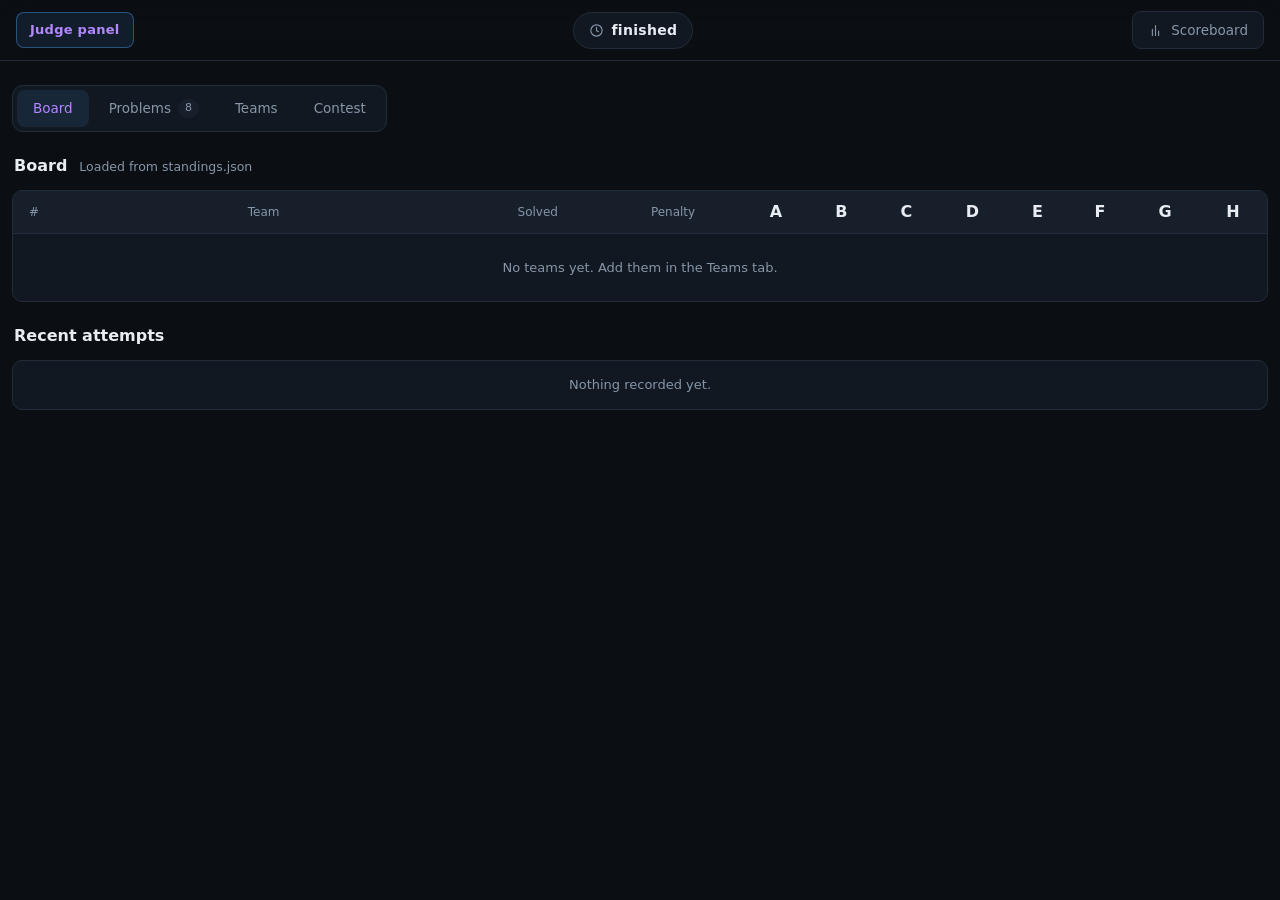
==== docs/judge-mmi4favf.html @ 157ce324 "Contest site" ====
<!DOCTYPE html>
<html lang="en">
<head>
  <meta charset="utf-8">
  <meta name="viewport" content="width=device-width, initial-scale=1">
  <meta name="robots" content="noindex">
  <title>Judge panel</title>
  <link rel="stylesheet" href="assets/style.css">
</head>
<body class="judge">

  <header class="navbar">
    <span class="judge-badge">Judge panel</span>

    <div class="nav-clock">
      <svg viewBox="0 0 24 24" aria-hidden="true">
        <circle cx="12" cy="12" r="9"/><path d="M12 7v5l3 2"/>
      </svg>
      <span class="num" id="clock">--:--:--</span>
    </div>

    <a class="nav-btn" href="board.html" target="_blank" rel="noopener">
      <svg viewBox="0 0 24 24" aria-hidden="true">
        <path d="M7 20V10M12 20V4M17 20v-7"/>
      </svg>
      <span>Scoreboard</span>
    </a>
  </header>

  <main class="wrap wrap-wide">

    <nav class="tabs" role="tablist">
      <button class="tab" role="tab" data-tab="board" aria-selected="true">Board</button>
      <button class="tab" role="tab" data-tab="problems" aria-selected="false">
        Problems <span class="tab-count" id="probCount"></span>
      </button>
      <button class="tab" role="tab" data-tab="teams" aria-selected="false">
        Teams <span class="tab-count" id="teamCount"></span>
      </button>
      <button class="tab" role="tab" data-tab="contest" aria-selected="false">Contest</button>
    </nav>

    <!-- ═════════ BOARD ═════════ -->
    <div data-panel="board">
      <section class="panel">
        <div class="panel-head">
          <h2>Board</h2>
          <span class="panel-sub" id="source"></span>
        </div>
        <div class="board-scroll">
          <table class="board grid" id="grid"></table>
        </div>
      </section>

      <section class="panel">
        <div class="panel-head">
          <h2>Recent attempts</h2>
          <span class="panel-sub" id="logCount"></span>
        </div>
        <div class="log" id="log"></div>
      </section>
    </div>

    <!-- ═════════ PROBLEMS ═════════ -->
    <div data-panel="problems" hidden>
      <div class="pgrid">

        <aside class="prob-side">
          <div class="prob-count">
            <button type="button" class="icon-btn" id="probMinus" aria-label="Remove the last problem">
              <svg viewBox="0 0 24 24"><path d="M6 12h12"/></svg>
            </button>
            <span><b class="num" id="probN">0</b> problems</span>
            <button type="button" class="icon-btn" id="probPlus" aria-label="Add a problem at the end">
              <svg viewBox="0 0 24 24"><path d="M12 6v12M6 12h12"/></svg>
            </button>
          </div>
          <div class="prob-list" id="probList"></div>
        </aside>

        <section class="prob-editor">
          <div class="card" id="probEmpty">
            <div class="empty-line">Pick a problem on the left, or add one.</div>
          </div>

          <div id="probForm" hidden>
            <div class="card">
              <div class="pe-head">
                <div class="pe-nav">
                  <button type="button" class="icon-btn" id="probPrev" aria-label="Previous problem">
                    <svg viewBox="0 0 24 24"><path d="M15 6l-6 6 6 6"/></svg>
                  </button>
                  <span class="pe-letter" id="peLetter">A</span>
                  <button type="button" class="icon-btn" id="probNext" aria-label="Next problem">
                    <svg viewBox="0 0 24 24"><path d="M9 6l6 6-6 6"/></svg>
                  </button>
                </div>
                <label class="field pe-name">
                  <span>Name</span>
                  <input type="text" id="pName" autocomplete="off">
                </label>
              </div>

              <div class="form-row form-row-3">
                <label class="field">
                  <span>Time limit (s)</span>
                  <input type="number" id="pTL" min="0.1" step="0.5">
                </label>
                <label class="field">
                  <span>Memory limit (MB)</span>
                  <input type="number" id="pML" min="16" step="64">
                </label>
                <label class="check-row speed-row">
                  <input type="checkbox" id="pSpeed">
                  <span><b>⚡ Speed problem</b> — only the first team to solve it gets it</span>
                </label>
              </div>

              <label class="field">
                <span>Statement</span>
                <textarea id="pLegend" rows="6"></textarea>
              </label>
              <p class="syntax">
                <code>**n**</code> bold · <code>a_i</code> subscript · <code>10^5</code> power ·
                <code>&lt;=</code> ≤ · <code>2*10^5</code> 2·10⁵ · <code>`x`</code> code ·
                empty line = new paragraph
              </p>

              <label class="field">
                <span>Input</span>
                <textarea id="pInput" rows="4"></textarea>
              </label>

              <label class="field">
                <span>Output</span>
                <textarea id="pOutput" rows="3"></textarea>
              </label>

              <div class="field">
                <span>Examples</span>
                <div id="samplesEdit"></div>
                <button class="btn ghost small" id="addSample" type="button">Add example</button>
              </div>

              <label class="field">
                <span>Notes</span>
                <textarea id="pNotes" rows="4"></textarea>
              </label>

              <div class="field">
                <span>Images</span>
                <div id="figuresEdit"></div>
                <button class="btn ghost small" id="addFigure" type="button">Add image</button>
                <input type="file" id="figureFile" accept="image/png,image/jpeg,image/gif,image/webp,image/svg+xml" hidden>
                <p class="syntax" style="margin-top:10px">
                  Put <code>[figure 1]</code> on a line of its own in any box above to show image 1 there.
                  Images stay hidden with the statement until you reveal the problems.
                </p>
              </div>
            </div>

            <div class="form-actions">
              <span class="form-msg" id="probMsg"></span>
            </div>
          </div>
        </section>

        <section class="prob-preview">
          <div class="preview-label">Preview — what students will see</div>
          <div class="preview-box">
            <div class="statement" id="preview"></div>
          </div>
        </section>

      </div>
    </div>

    <!-- ═════════ TEAMS ═════════ -->
    <div data-panel="teams" hidden>
      <section class="panel">
        <div class="panel-head">
          <h2 id="formTitle">Add a team</h2>
        </div>
        <div class="card" id="teamCard">
          <label class="field">
            <span>Team name</span>
            <input type="text" id="tName" placeholder="Segfault" autocomplete="off">
          </label>
          <div class="members-grid" id="memberInputs"></div>
          <div class="form-actions">
            <button class="btn" id="saveTeam">Add team</button>
            <button class="btn ghost" id="cancelEdit" hidden>Cancel</button>
            <span class="form-msg" id="teamMsg"></span>
          </div>
        </div>
      </section>

      <section class="panel">
        <div class="panel-head">
          <h2>Teams</h2>
          <span class="panel-sub" id="teamSub"></span>
        </div>
        <div class="team-list" id="teamList"></div>
      </section>
    </div>

    <!-- ═════════ CONTEST ═════════ -->
    <div data-panel="contest" hidden>
      <section class="panel">
        <div class="panel-head">
          <h2>Contest</h2>
          <span class="panel-sub" id="savedNote"></span>
        </div>
        <div class="card">
          <label class="field">
            <span>Title shown to students</span>
            <input type="text" id="cTitle" autocomplete="off">
          </label>
          <div class="form-row">
            <label class="field">
              <span>Starts at (your local time)</span>
              <input type="datetime-local" id="cStart">
            </label>
            <label class="field">
              <span>Length in minutes</span>
              <input type="number" id="cDuration" min="1">
            </label>
            <label class="field">
              <span>Penalty per rejected attempt</span>
              <input type="number" id="cPenalty" min="0">
            </label>
          </div>
          <label class="field">
            <span>Submission endpoint (Cloudflare Worker URL)</span>
            <input type="text" id="cSubmit" autocomplete="off" spellcheck="false">
          </label>
        </div>
      </section>

      <section class="panel">
        <div class="panel-head">
          <h2>Visibility</h2>
        </div>
        <div class="card">
          <label class="switch-row">
            <input type="checkbox" id="cReveal">
            <span class="switch" aria-hidden="true"></span>
            <span class="switch-text">
              <b>Show the problems to students</b>
              <small id="revealHint"></small>
            </span>
          </label>
        </div>
      </section>

      <section class="panel">
        <div class="panel-head">
          <h2>End of contest</h2>
        </div>
        <div class="card">
          <label class="switch-row">
            <input type="checkbox" id="cClosed">
            <span class="switch" aria-hidden="true"></span>
            <span class="switch-text">
              <b>Close the site</b>
              <small id="closedHint"></small>
            </span>
          </label>

          <div class="closed-options">
            <label class="field">
              <span>Message on the closing page</span>
              <textarea id="cClosedMsg" rows="3"
                placeholder="Thank you to every team that took part. See you in the next round."></textarea>
            </label>
            <label class="check-row">
              <input type="checkbox" id="cPodium">
              <span>Show the top three teams on the closing page</span>
            </label>
          </div>
        </div>
      </section>

      <section class="panel">
        <div class="panel-head">
          <h2>Files</h2>
          <span class="panel-sub" id="fileNote"></span>
        </div>
        <div class="card">
          <div class="danger-row">
            <div><b>Download a backup</b><span>Everything: problems with full statements, teams, attempts. Keep it private.</span></div>
            <button class="btn ghost small" id="exportBackup">Download backup</button>
          </div>
          <div class="danger-row">
            <div><b>Download standings.json for the site</b><span>What students may see right now. Statements are left out while the problems are hidden.</span></div>
            <button class="btn ghost small" id="exportSite">Download for site</button>
          </div>
          <div class="danger-row">
            <div><b>Import a file</b><span>A backup replaces everything. A problem pack replaces the problems only.</span></div>
            <button class="btn ghost small" id="importBtn">Import…</button>
            <input type="file" id="importFile" accept=".json,application/json" hidden>
          </div>
        </div>
      </section>

      <section class="panel">
        <div class="panel-head">
          <h2>Reset</h2>
          <span class="panel-sub">These only touch this browser until you publish.</span>
        </div>
        <div class="card">
          <div class="danger-row">
            <div><b>Clear all attempts</b><span>Keeps teams and problems. Use this after a dry run.</span></div>
            <button class="btn danger small" id="clearAttempts">Clear attempts</button>
          </div>
          <div class="danger-row">
            <div><b>Start fresh</b><span>Removes every team and every attempt. Problems and settings stay.</span></div>
            <button class="btn danger small" id="clearAll">Start fresh</button>
          </div>
          <div class="danger-row">
            <div><b>Reload from standings.json</b><span>Throws away this browser's copy and reads the file again.</span></div>
            <button class="btn ghost small" id="reloadFile">Reload file</button>
          </div>
        </div>
      </section>
    </div>

  </main>

  <!-- verdict dialog -->
  <dialog class="dlg" id="dlg">
    <form method="dialog">
      <div class="dlg-head">
        <div>
          <div class="dlg-title" id="dlgTitle"></div>
          <div class="dlg-sub" id="dlgSub"></div>
        </div>
        <button class="dlg-x" value="close" aria-label="Close">
          <svg viewBox="0 0 24 24" aria-hidden="true"><path d="M6 6l12 12M18 6L6 18"/></svg>
        </button>
      </div>
      <div class="dlg-body">
        <label class="field">
          <span>Submitted at minute</span>
          <input type="number" id="dlgMinute" min="0">
        </label>
        <p class="dlg-hint" id="dlgHint"></p>
        <div class="verdicts">
          <button type="button" class="v ac"      data-v="AC"><b>Accepted</b><kbd>A</kbd></button>
          <button type="button" class="v wa"      data-v="WA"><b>Wrong answer</b><kbd>W</kbd></button>
          <button type="button" class="v tle"     data-v="TLE"><b>Too slow</b><kbd>T</kbd></button>
          <button type="button" class="v pending" data-v="PENDING"><b>Judging</b><kbd>P</kbd></button>
        </div>
        <div class="dlg-history" id="dlgHistory"></div>
      </div>
    </form>
  </dialog>

  <script src="assets/scoring.js"></script>
  <script src="assets/statement.js"></script>
  <script>
    const KEY = "judge-state-v1";
    const MEMBERS = 5;
    const LABEL = { AC: "Accepted", WA: "Wrong answer", TLE: "Too slow", PENDING: "Judging" };
    const KEYS  = { KeyA: "AC", KeyW: "WA", KeyT: "TLE", KeyP: "PENDING" };
    const $ = id => document.getElementById(id);

    let S = null;          // the whole contest
    let cur = null;        // open verdict cell: { team, problem }
    let editingId = null;  // team being edited
    let selProb = null;    // problem open in the editor

    /* ═══════════ load & save ═══════════ */
    async function init() {
      const saved = localStorage.getItem(KEY);
      if (saved) {
        S = JSON.parse(saved);
        $("source").textContent = "Loaded from this browser";
      } else {
        const res = await fetch("data/standings.json?t=" + Date.now(), { cache: "no-store" });
        S = await res.json();
        $("source").textContent = "Loaded from standings.json";
      }
      normalise();
      save();

      buildMemberInputs();
      fillContest();
      if (S.problems.length) selectProblem(S.problems[0].id);
      redraw();
      tick();
    }

    // older data may lack the newer problem fields
    function normalise() {
      if (S.contest.revealed == null) S.contest.revealed = false;
      if (S.contest.closed == null) S.contest.closed = false;
      if (S.contest.closedMessage == null) S.contest.closedMessage = "";
      if (S.contest.showPodium == null) S.contest.showPodium = true;
      S.problems.forEach(p => {
        if (p.memoryLimit == null) p.memoryLimit = 256;
        if (p.timeLimit == null) p.timeLimit = 1;
        ["legend", "input", "output", "notes"].forEach(k => { if (p[k] == null) p[k] = ""; });
        if (!Array.isArray(p.samples) || !p.samples.length) p.samples = [{ input: "", output: "" }];
        if (!Array.isArray(p.figures)) p.figures = [];
      });
      S.problems.sort((a, b) => a.id.localeCompare(b.id));
    }

    function save() {
      localStorage.setItem(KEY, JSON.stringify(S));
    }

    function redraw() {
      drawGrid();
      drawLog();
      drawTeams();
      drawProblemList();
      if ($("dlg").open) drawHistory();
    }

    /* ═══════════ tabs ═══════════ */
    document.querySelectorAll(".tab").forEach(b =>
      b.addEventListener("click", () => showTab(b.dataset.tab)));

    function showTab(name) {
      document.querySelectorAll(".tab").forEach(b =>
        b.setAttribute("aria-selected", b.dataset.tab === name));
      document.querySelectorAll("[data-panel]").forEach(p =>
        p.hidden = p.dataset.panel !== name);
    }

    /* ═══════════ BOARD: grid ═══════════ */
    function drawGrid() {
      const board = buildBoard(S);

      let h = '<thead><tr><th class="rank">#</th><th class="team">Team</th>' +
              '<th>Solved</th><th>Penalty</th>';
      S.problems.forEach(p => {
        h += '<th><span class="plet">' + p.id + '</span>' +
             (p.speed ? '<span class="psub speed">⚡ first</span>' : '') + '</th>';
      });
      h += '</tr></thead><tbody>';

      if (!S.teams.length) {
        h += '<tr><td colspan="' + (4 + S.problems.length) + '">' +
             '<div class="empty-line">No teams yet. Add them in the Teams tab.</div></td></tr>';
      }

      board.rows.forEach(r => {
        h += '<tr><td class="rank num">' + r.rank + '</td>' +
             '<td class="team"><div class="team-name">' + esc(r.team.name) + '</div></td>' +
             '<td class="pts num">' + r.solved + '</td>' +
             '<td class="pen num">' + r.penalty + '</td>';
        S.problems.forEach(p => {
          h += '<td class="cell" data-team="' + r.team.id + '" data-problem="' + p.id + '">' +
               box(board.cells[r.team.id][p.id]) + '</td>';
        });
        h += '</tr>';
      });

      $("grid").innerHTML = h + '</tbody>';
    }

    function box(c) {
      return verdictBox(c, "·");
    }

    $("grid").addEventListener("click", e => {
      const td = e.target.closest("td.cell");
      if (td) openCell(td.dataset.team, td.dataset.problem);
    });

    /* ═══════════ BOARD: verdict dialog ═══════════ */
    function openCell(teamId, problemId) {
      cur = { team: teamId, problem: problemId };
      const team = S.teams.find(t => t.id === teamId);
      const prob = S.problems.find(p => p.id === problemId);

      $("dlgTitle").textContent = team.name;
      $("dlgSub").textContent = problemId + " · " + (prob.name || "Untitled");

      const p = lastPendingIndex();
      if (p >= 0) {
        $("dlgMinute").value = S.submissions[p].minute;
        $("dlgHint").textContent =
          "Waiting for your verdict on the submission from minute " + S.submissions[p].minute + ".";
      } else {
        $("dlgMinute").value = currentMinute();
        $("dlgHint").textContent = "New attempt.";
      }

      drawHistory();
      $("dlg").showModal();
    }

    function currentMinute() {
      if (!S.contest.start) return 0;
      const m = Math.floor((Date.now() - new Date(S.contest.start).getTime()) / 60000);
      return Math.max(0, Math.min(m, S.contest.durationMinutes));
    }

    function lastPendingIndex() {
      for (let i = S.submissions.length - 1; i >= 0; i--) {
        const s = S.submissions[i];
        if (s.team === cur.team && s.problem === cur.problem && s.verdict === "PENDING") return i;
      }
      return -1;
    }

    function record(verdict) {
      const minute = parseInt($("dlgMinute").value, 10);
      if (isNaN(minute) || minute < 0) { $("dlgMinute").focus(); return; }

      const p = lastPendingIndex();
      if (verdict !== "PENDING" && p >= 0) {
        S.submissions[p].verdict = verdict;
        S.submissions[p].minute = minute;
      } else {
        S.submissions.push({ team: cur.team, problem: cur.problem, minute, verdict });
      }
      save();
      redraw();
      $("dlg").close();
    }

    document.querySelectorAll(".verdicts .v").forEach(b =>
      b.addEventListener("click", () => record(b.dataset.v)));

    $("dlg").addEventListener("keydown", e => {
      if (e.ctrlKey || e.metaKey || e.altKey) return;
      const v = KEYS[e.code];
      if (v) { e.preventDefault(); record(v); }
    });

    function drawHistory() {
      const items = S.submissions
        .map((s, i) => ({ s, i }))
        .filter(x => x.s.team === cur.team && x.s.problem === cur.problem)
        .sort((a, b) => a.s.minute - b.s.minute);

      $("dlgHistory").innerHTML = items.length
        ? '<div class="hist-title">History</div>' + items.map(({ s, i }) => attemptRow(s, i, false)).join("")
        : '<div class="empty-line">No attempts yet.</div>';
    }

    /* ═══════════ BOARD: recent attempts ═══════════ */
    function drawLog() {
      const n = S.submissions.length;
      $("logCount").textContent = n ? n + (n === 1 ? " attempt" : " attempts") : "";
      $("log").innerHTML = n
        ? S.submissions.map((s, i) => ({ s, i })).reverse().slice(0, 15)
            .map(({ s, i }) => attemptRow(s, i, true)).join("")
        : '<div class="empty-line">Nothing recorded yet.</div>';
    }

    function attemptRow(s, i, withTeam) {
      const team = S.teams.find(t => t.id === s.team);
      const who = withTeam
        ? '<span class="lr-team">' + esc(team ? team.name : "?") + '</span>' +
          '<span class="lr-prob">' + s.problem + '</span>'
        : '';
      return '<div class="lr">' +
        '<span class="lr-min num">' + s.minute + '′</span>' + who +
        '<span class="chip ' + s.verdict.toLowerCase() + '">' + LABEL[s.verdict] + '</span>' +
        '<button type="button" class="lr-del" data-i="' + i + '" aria-label="Remove">' +
        '<svg viewBox="0 0 24 24" aria-hidden="true"><path d="M6 6l12 12M18 6L6 18"/></svg>' +
        '</button></div>';
    }

    document.addEventListener("click", e => {
      const b = e.target.closest(".lr-del");
      if (!b) return;
      S.submissions.splice(parseInt(b.dataset.i, 10), 1);
      save();
      redraw();
    });

    /* ═══════════ PROBLEMS ═══════════ */
    function drawProblemList() {
      $("probCount").textContent = S.problems.length || "";
      $("probList").innerHTML = S.problems.length
        ? S.problems.map(p =>
            '<button class="prob-item" data-pid="' + p.id + '" aria-current="' + (p.id === selProb) + '">' +
              '<span class="pi-id">' + p.id + '</span>' +
              '<span class="pi-name">' + esc(p.name || "Untitled") + '</span>' +
              '<span class="pi-dot' + (hasStatement(p) ? ' on' : '') + '" title="' +
                (hasStatement(p) ? 'Statement written' : 'Statement missing') + '"></span>' +
            '</button>').join("")
        : '<div class="empty-line">No problems yet.</div>';
      $("probN").textContent = S.problems.length;
      $("probMinus").disabled = S.problems.length <= 1;
      $("probPlus").disabled = S.problems.length >= 26;
    }

    $("probList").addEventListener("click", e => {
      const b = e.target.closest(".prob-item");
      if (b) selectProblem(b.dataset.pid);
    });

    function selProblem() {
      return S.problems.find(p => p.id === selProb);
    }

    function selectProblem(id) {
      selProb = id;
      const p = selProblem();
      $("probEmpty").hidden = !!p;
      $("probForm").hidden = !p;
      if (!p) { $("preview").innerHTML = ""; drawProblemList(); return; }

      $("peLetter").textContent = p.id;
      const idx = S.problems.indexOf(p);
      $("probPrev").disabled = idx <= 0;
      $("probNext").disabled = idx >= S.problems.length - 1;
      $("pName").value = p.name || "";
      $("pSpeed").checked = !!p.speed;
      $("pTL").value = p.timeLimit;
      $("pML").value = p.memoryLimit;
      $("pLegend").value = p.legend;
      $("pInput").value = p.input;
      $("pOutput").value = p.output;
      $("pNotes").value = p.notes;
      $("probMsg").textContent = "";
      drawSamples();
      drawFigures();
      drawPreview();
      drawProblemList();
    }

    const probFields = {
      pName:   (p, v) => p.name = v,
      pTL:     (p, v) => p.timeLimit = Math.max(0.1, parseFloat(v) || 1),
      pML:     (p, v) => p.memoryLimit = Math.max(16, parseInt(v, 10) || 256),
      pLegend: (p, v) => p.legend = v,
      pInput:  (p, v) => p.input = v,
      pOutput: (p, v) => p.output = v,
      pNotes:  (p, v) => p.notes = v
    };

    Object.keys(probFields).forEach(id =>
      $(id).addEventListener("input", e => {
        const p = selProblem();
        if (!p) return;
        probFields[id](p, e.target.value);
        problemChanged();
      }));

    // only one problem can be the speed problem
    $("pSpeed").addEventListener("change", e => {
      const p = selProblem();
      if (!p) return;
      if (e.target.checked) S.problems.forEach(q => { if (q !== p) delete q.speed; });
      if (e.target.checked) p.speed = true; else delete p.speed;
      problemChanged();
    });

    function problemChanged() {
      save();
      drawPreview();
      drawProblemList();
      drawGrid();
      const t = new Date().toLocaleTimeString([], { hour: "2-digit", minute: "2-digit", second: "2-digit" });
      $("probMsg").className = "form-msg ok";
      $("probMsg").textContent = "✓ All changes saved in this browser · " + t;
    }

    function drawPreview() {
      const p = selProblem();
      $("preview").innerHTML = p ? renderStatement(p) : "";
    }

    function drawSamples() {
      const p = selProblem();
      $("samplesEdit").innerHTML = p.samples.map((s, i) =>
        '<div class="sample-edit">' +
          '<div class="se-head"><span>Example ' + (i + 1) + '</span>' +
            (p.samples.length > 1
              ? '<button type="button" class="icon-btn del" data-rm-sample="' + i + '" aria-label="Remove example">' +
                '<svg viewBox="0 0 24 24"><path d="M6 6l12 12M18 6L6 18"/></svg></button>'
              : '') +
          '</div>' +
          '<div class="se-cols">' +
            '<textarea class="mono" rows="4" placeholder="input" data-sample="' + i + '" data-side="input">' +
              esc(s.input) + '</textarea>' +
            '<textarea class="mono" rows="4" placeholder="output" data-sample="' + i + '" data-side="output">' +
              esc(s.output) + '</textarea>' +
          '</div>' +
        '</div>').join("");
    }

    $("samplesEdit").addEventListener("input", e => {
      const ta = e.target.closest("textarea[data-sample]");
      if (!ta) return;
      selProblem().samples[+ta.dataset.sample][ta.dataset.side] = ta.value;
      problemChanged();
    });

    $("samplesEdit").addEventListener("click", e => {
      const b = e.target.closest("[data-rm-sample]");
      if (!b) return;
      selProblem().samples.splice(+b.dataset.rmSample, 1);
      drawSamples();
      problemChanged();
    });

    /* ── images ── */
    function drawFigures() {
      const p = selProblem();
      $("figuresEdit").innerHTML = p.figures.map((f, i) =>
        '<div class="fig-edit">' +
          '<img src="' + f.src + '" alt="">' +
          '<div class="fig-main">' +
            '<div class="fig-tag"><code>[figure ' + (i + 1) + ']</code>' +
              '<span class="fig-size">' + Math.round(f.src.length * 0.75 / 1024) + ' KB</span></div>' +
            '<input type="text" class="fig-cap" data-fig="' + i + '" placeholder="Caption (optional)" value="' +
              esc(f.caption || "") + '">' +
          '</div>' +
          '<button type="button" class="icon-btn del" data-rm-fig="' + i + '" aria-label="Remove image ' + (i + 1) + '">' +
            '<svg viewBox="0 0 24 24"><path d="M6 6l12 12M18 6L6 18"/></svg></button>' +
        '</div>').join("");
    }

    $("addFigure").addEventListener("click", () => $("figureFile").click());

    $("figureFile").addEventListener("change", e => {
      const file = e.target.files[0];
      e.target.value = "";
      if (!file) return;
      if (file.size > 400 * 1024 &&
          !confirm("This image is " + Math.round(file.size / 1024) + " KB. Big images make the site slow " +
                   "for students on phones. Add it anyway?")) return;
      const reader = new FileReader();
      reader.onload = () => {
        const p = selProblem();
        p.figures.push({ src: reader.result, caption: "" });
        drawFigures();
        problemChanged();
      };
      reader.readAsDataURL(file);
    });

    $("figuresEdit").addEventListener("input", e => {
      const inp = e.target.closest(".fig-cap");
      if (!inp) return;
      selProblem().figures[+inp.dataset.fig].caption = inp.value;
      problemChanged();
    });

    $("figuresEdit").addEventListener("click", e => {
      const b = e.target.closest("[data-rm-fig]");
      if (!b) return;
      if (!confirm("Remove image " + (+b.dataset.rmFig + 1) + "? Any later [figure N] numbers move up by one.")) return;
      selProblem().figures.splice(+b.dataset.rmFig, 1);
      drawFigures();
      problemChanged();
    });

    $("addSample").addEventListener("click", () => {
      const p = selProblem();
      if (!p) return;
      p.samples.push({ input: "", output: "" });
      drawSamples();
      problemChanged();
      const boxes = $("samplesEdit").querySelectorAll(".sample-edit");
      const last = boxes[boxes.length - 1];
      last.classList.add("just-added");
      last.scrollIntoView({ behavior: "smooth", block: "center" });
      last.querySelector("textarea").focus({ preventScroll: true });
    });

    // + adds the first missing letter (normally the next one at the end).
    // It does not move you there.
    $("probPlus").addEventListener("click", () => {
      if (S.problems.length >= 26) return;

      const used = new Set(S.problems.map(p => p.id));
      let id = null;
      for (let c = 65; c <= 90; c++) {
        const letter = String.fromCharCode(c);
        if (!used.has(letter)) { id = letter; break; }
      }
      if (!id) return;

      S.problems.push({
        id, name: "", timeLimit: 1, memoryLimit: 256,
        legend: "", input: "", output: "", samples: [{ input: "", output: "" }], notes: ""
      });
      S.problems.sort((a, b) => a.id.localeCompare(b.id));
      save();
      redraw();
      if (!selProb) selectProblem(id);

      const item = document.querySelector('.prob-item[data-pid="' + id + '"]');
      if (item) item.classList.add("just-added");
    });

    // − removes the last letter, after asking
    $("probMinus").addEventListener("click", () => {
      if (S.problems.length <= 1) return;
      const p = S.problems[S.problems.length - 1];
      const tries = S.submissions.filter(s => s.problem === p.id).length;
      const bits = [];
      if (hasStatement(p) || p.name) bits.push("its statement");
      if (tries) bits.push(tries + " recorded attempts");
      const msg = "Remove problem " + p.id + (p.name ? " (" + p.name + ")" : "") +
                  (bits.length ? "? This also deletes " + bits.join(" and ") + "." : "?");
      if (!confirm(msg)) return;
      S.problems.pop();
      S.submissions = S.submissions.filter(s => s.problem !== p.id);
      save();
      if (selProb === p.id) selectProblem(S.problems[S.problems.length - 1].id);
      redraw();
    });

    function stepProblem(delta) {
      const i = S.problems.findIndex(p => p.id === selProb);
      const next = S.problems[i + delta];
      if (!next) return;
      selectProblem(next.id);
      const top = document.querySelector(".prob-editor").getBoundingClientRect().top;
      if (top < 0) window.scrollBy({ top: top - 80, behavior: "smooth" });
    }
    $("probPrev").addEventListener("click", () => stepProblem(-1));
    $("probNext").addEventListener("click", () => stepProblem(1));

    /* ═══════════ TEAMS ═══════════ */
    function buildMemberInputs() {
      let h = "";
      for (let i = 0; i < MEMBERS; i++) {
        h += '<label class="field"><span>Member ' + (i + 1) + '</span>' +
             '<input type="text" class="m-input" autocomplete="off"></label>';
      }
      $("memberInputs").innerHTML = h;
    }

    function memberInputs() {
      return [...document.querySelectorAll(".m-input")];
    }

    $("saveTeam").addEventListener("click", saveTeam);
    $("teamCard").addEventListener("keydown", e => {
      if (e.key === "Enter") { e.preventDefault(); saveTeam(); }
    });

    function saveTeam() {
      const name = $("tName").value.trim();
      const members = memberInputs().map(i => i.value.trim()).filter(Boolean);

      if (!name) { teamMsg("err", "Give the team a name."); $("tName").focus(); return; }

      const clash = S.teams.find(t =>
        t.name.toLowerCase() === name.toLowerCase() && t.id !== editingId);
      if (clash) { teamMsg("err", "Another team is already called " + name + "."); return; }

      if (editingId) {
        const t = S.teams.find(t => t.id === editingId);
        t.name = name;
        t.members = members;
        teamMsg("ok", "Saved " + name + ".");
      } else {
        S.teams.push({ id: newId(), name, members });
        teamMsg("ok", "Added " + name + ".");
      }

      save();
      resetForm();
      redraw();
      $("tName").focus();
    }

    function newId() {
      return "t" + Date.now().toString(36) + Math.random().toString(36).slice(2, 5);
    }

    function resetForm() {
      editingId = null;
      $("tName").value = "";
      memberInputs().forEach(i => i.value = "");
      $("formTitle").textContent = "Add a team";
      $("saveTeam").textContent = "Add team";
      $("cancelEdit").hidden = true;
    }

    $("cancelEdit").addEventListener("click", () => {
      resetForm();
      teamMsg("", "");
      drawTeams();
    });

    function teamMsg(kind, text) {
      $("teamMsg").className = "form-msg " + kind;
      $("teamMsg").textContent = text;
    }

    function drawTeams() {
      const n = S.teams.length;
      $("teamCount").textContent = n || "";
      $("teamSub").textContent = n ? n + (n === 1 ? " team" : " teams") : "";

      if (!n) {
        $("teamList").innerHTML = '<div class="empty-line">No teams yet.</div>';
        return;
      }

      $("teamList").innerHTML = S.teams.map(t => {
        const tries = S.submissions.filter(s => s.team === t.id).length;
        const members = (t.members || []).length
          ? esc(t.members.join(", "))
          : '<i>No members listed</i>';
        return '<div class="team-row' + (t.id === editingId ? ' editing' : '') + '">' +
          '<div class="tr-main">' +
            '<div class="tr-name">' + esc(t.name) + '</div>' +
            '<div class="tr-members">' + members + '</div>' +
          '</div>' +
          '<span class="tr-meta num">' + tries + (tries === 1 ? " attempt" : " attempts") + '</span>' +
          '<div class="tr-actions">' +
            '<button class="icon-btn" data-edit="' + t.id + '" aria-label="Edit ' + esc(t.name) + '">' +
              '<svg viewBox="0 0 24 24"><path d="M4 20h4L19 9l-4-4L4 16v4zM13 7l4 4"/></svg></button>' +
            '<button class="icon-btn del" data-del="' + t.id + '" aria-label="Remove ' + esc(t.name) + '">' +
              '<svg viewBox="0 0 24 24"><path d="M5 7h14M10 7V5h4v2M7 7l1 12h8l1-12"/></svg></button>' +
          '</div>' +
        '</div>';
      }).join("");
    }

    $("teamList").addEventListener("click", e => {
      const ed = e.target.closest("[data-edit]");
      const del = e.target.closest("[data-del]");

      if (ed) {
        const t = S.teams.find(t => t.id === ed.dataset.edit);
        editingId = t.id;
        $("tName").value = t.name;
        memberInputs().forEach((inp, i) => inp.value = (t.members || [])[i] || "");
        $("formTitle").textContent = "Edit " + t.name;
        $("saveTeam").textContent = "Save changes";
        $("cancelEdit").hidden = false;
        teamMsg("", "");
        drawTeams();
        window.scrollTo({ top: 0, behavior: "smooth" });
        $("tName").focus();
      }

      if (del) {
        const t = S.teams.find(t => t.id === del.dataset.del);
        const tries = S.submissions.filter(s => s.team === t.id).length;
        const extra = tries ? " and its " + tries + " recorded attempts" : "";
        if (!confirm("Remove " + t.name + extra + "?")) return;
        S.teams = S.teams.filter(x => x.id !== t.id);
        S.submissions = S.submissions.filter(s => s.team !== t.id);
        if (editingId === t.id) resetForm();
        save();
        redraw();
      }
    });

    /* ═══════════ CONTEST ═══════════ */
    function fillContest() {
      $("cTitle").value = S.contest.title || "";
      $("cStart").value = toLocalInput(S.contest.start);
      $("cDuration").value = S.contest.durationMinutes;
      $("cPenalty").value = S.contest.penaltyPerFail;
      $("cSubmit").value = S.contest.submitUrl || "";
      $("cReveal").checked = !!S.contest.revealed;
      revealHint();
      $("cClosed").checked = !!S.contest.closed;
      $("cClosedMsg").value = S.contest.closedMessage || "";
      $("cPodium").checked = S.contest.showPodium !== false;
      closedHint();
    }

    function closedHint() {
      $("closedHint").textContent = S.contest.closed
        ? "On — after you publish, every page of the site shows the closing page."
        : "Off — the site works normally. Turn this on when the contest is over, then publish.";
    }

    function revealHint() {
      $("revealHint").textContent = S.contest.revealed
        ? "On — students see every name and statement once you publish."
        : "Off — students see letters and points only. Names and statements stay in this browser.";
    }

    function toLocalInput(iso) {
      if (!iso) return "";
      const d = new Date(iso);
      if (isNaN(d)) return "";
      return new Date(d.getTime() - d.getTimezoneOffset() * 60000).toISOString().slice(0, 16);
    }

    const contestFields = {
      cTitle:    v => S.contest.title = v.trim(),
      cStart:    v => S.contest.start = v ? new Date(v).toISOString() : null,
      cDuration: v => S.contest.durationMinutes = Math.max(1, parseInt(v, 10) || 180),
      cPenalty:  v => S.contest.penaltyPerFail = Math.max(0, parseInt(v, 10) || 0),
      cSubmit:   v => S.contest.submitUrl = v.trim()
    };

    Object.keys(contestFields).forEach(id =>
      $(id).addEventListener("change", e => {
        contestFields[id](e.target.value);
        save();
        redraw();
        tick();
        $("savedNote").textContent = "Saved";
        setTimeout(() => $("savedNote").textContent = "", 1500);
      }));

    $("cReveal").addEventListener("change", e => {
      if (e.target.checked) {
        const missing = S.problems.filter(p => !hasStatement(p)).map(p => p.id);
        if (missing.length && !confirm("Problem " + missing.join(", ") +
            " has no full statement yet and will stay locked. Show the problems anyway?")) {
          e.target.checked = false;
          return;
        }
      }
      S.contest.revealed = e.target.checked;
      save();
      revealHint();
    });

    $("cClosed").addEventListener("change", e => {
      if (e.target.checked && !confirm("Close the site? After you publish, students only see the closing page.")) {
        e.target.checked = false;
        return;
      }
      S.contest.closed = e.target.checked;
      save();
      closedHint();
    });
    $("cClosedMsg").addEventListener("input", e => { S.contest.closedMessage = e.target.value; save(); });
    $("cPodium").addEventListener("change", e => { S.contest.showPodium = e.target.checked; save(); });

    // What the public site is allowed to see. Publish will send exactly this.
    function publicData() {
      const out = JSON.parse(JSON.stringify(S));
      out.updatedAt = new Date().toISOString();
      if (!S.contest.revealed) {
        out.problems = S.problems.map(p => ({
          id: p.id, timeLimit: p.timeLimit, memoryLimit: p.memoryLimit
        }));
      }
      return out;
    }

    function download(name, obj) {
      const blob = new Blob([JSON.stringify(obj, null, 2)], { type: "application/json" });
      const a = document.createElement("a");
      a.href = URL.createObjectURL(blob);
      a.download = name;
      document.body.appendChild(a);
      a.click();
      a.remove();
      setTimeout(() => URL.revokeObjectURL(a.href), 1000);
    }

    function fileNote(text) {
      $("fileNote").textContent = text;
      setTimeout(() => $("fileNote").textContent = "", 3000);
    }

    $("exportBackup").addEventListener("click", () => {
      const d = new Date();
      const stamp = d.getFullYear() + "-" + String(d.getMonth() + 1).padStart(2, "0") + "-" +
        String(d.getDate()).padStart(2, "0") + "_" +
        String(d.getHours()).padStart(2, "0") + String(d.getMinutes()).padStart(2, "0");
      download("contest-backup_" + stamp + ".json", S);
      fileNote("Backup downloaded");
    });

    $("exportSite").addEventListener("click", () => {
      download("standings.json", publicData());
      fileNote(S.contest.revealed ? "Downloaded with statements" : "Downloaded without statements");
    });

    $("importBtn").addEventListener("click", () => $("importFile").click());

    $("importFile").addEventListener("change", async e => {
      const f = e.target.files[0];
      e.target.value = "";
      if (!f) return;
      let data;
      try {
        data = JSON.parse(await f.text());
      } catch (err) {
        alert("That file is not valid JSON.");
        return;
      }
      // a problem pack replaces the problems only; teams, attempts and settings stay
      if (data && data.kind === "problem-pack" && Array.isArray(data.problems)) {
        const ids = new Set(data.problems.map(p => p.id));
        const lost = S.submissions.filter(s => !ids.has(s.problem)).length;
        const msg = "Replace your " + S.problems.length + " problems with the " + data.problems.length +
          " problems in " + f.name + "?\n\nTeams, attempts and contest settings stay as they are." +
          (lost ? "\n" + lost + " attempts on problems that are not in the pack will be removed." : "");
        if (!confirm(msg)) return;
        S.problems = JSON.parse(JSON.stringify(data.problems));
        S.submissions = S.submissions.filter(s => ids.has(s.problem));
        normalise();
        save();
        selectProblem(S.problems.length ? S.problems[0].id : null);
        redraw();
        fileNote("Imported " + data.problems.length + " problems");
        return;
      }

      if (!data || !data.contest || !Array.isArray(data.problems) ||
          !Array.isArray(data.teams) || !Array.isArray(data.submissions)) {
        alert("That file does not look like a contest file.");
        return;
      }
      const stripped = data.problems.length && !data.problems.some(p => p.legend);
      const warn = stripped ? "\n\nThis file has no problem statements in it." : "";
      if (!confirm("Replace everything in this browser with " + f.name + "?" + warn)) return;

      S = data;
      normalise();
      save();
      resetForm();
      fillContest();
      selectProblem(S.problems.length ? S.problems[0].id : null);
      redraw();
      tick();
      fileNote("Imported " + f.name);
    });

    $("clearAttempts").addEventListener("click", () => {
      if (!confirm("Delete every recorded attempt? Teams and problems stay.")) return;
      S.submissions = [];
      save();
      redraw();
    });

    $("clearAll").addEventListener("click", () => {
      if (!confirm("Remove every team and every attempt?")) return;
      S.teams = [];
      S.submissions = [];
      resetForm();
      save();
      redraw();
    });

    $("reloadFile").addEventListener("click", () => {
      if (!confirm("Throw away everything in this browser and reload standings.json?")) return;
      localStorage.removeItem(KEY);
      location.reload();
    });

    /* ═══════════ helpers ═══════════ */
    function esc(s) {
      return escHtml(s);
    }

    function hhmmss(t) {
      const s = Math.max(0, Math.floor(t));
      return Math.floor(s / 3600) + ":" +
        String(Math.floor((s % 3600) / 60)).padStart(2, "0") + ":" +
        String(s % 60).padStart(2, "0");
    }

    function tick() {
      if (!S) return;
      if (!S.contest.start) { $("clock").textContent = "no start time"; return; }
      const t0 = new Date(S.contest.start).getTime();
      const t1 = t0 + S.contest.durationMinutes * 60000;
      const now = Date.now();
      if (now < t0)      $("clock").textContent = "−" + hhmmss((t0 - now) / 1000);
      else if (now < t1) $("clock").textContent = hhmmss((t1 - now) / 1000);
      else               $("clock").textContent = "finished";
    }

    init();
    setInterval(tick, 1000);
  </script>
</body>
</html>
---- docs/assets/style.css ----
/* ═════════════════════════════════════════════════════════════
   Contest site — one stylesheet for every page
   1. Tokens & base        6. Problem statement
   2. Big header           7. Submit page
   3. Sticky navbar        8. Judge panel
   4. Problem list         9. Mobile
   5. Scoreboard
   ═════════════════════════════════════════════════════════════ */


/* ═══ 1. Tokens & base ═══ */
:root {
  --bg:         #0b0f14;
  --surface:    #121821;
  --surface-2:  #171f2b;
  --line:       #222c3a;
  --line-hover: #33415a;
  --text:       #e8edf4;
  --muted:      #8695a8;
  --faint:      #3c4859;
  --glow:       #4da3ff;
  --gold:       #ffd166;

  --ac:         #3ddc84;
  --ac-bg:      #10301f;
  --wa:         #ff6b6b;
  --wa-bg:      #351618;
  --tle:        #ffb454;
  --tle-bg:     #33240f;
  --pending:    #8695a8;
  --pending-bg: #1b232f;

  /* every tint below is derived from --glow, so changing one colour
     (as the judge panel does) re-tints the whole page */
  --glow-soft:  color-mix(in srgb, var(--glow) 10%, transparent);
  --glow-edge:  color-mix(in srgb, var(--glow) 40%, transparent);

  --sans: "Inter", system-ui, -apple-system, "Segoe UI", sans-serif;
  --mono: ui-monospace, "Cascadia Code", Consolas, monospace;
  color-scheme: dark;
}

* { box-sizing: border-box; }

body {
  margin: 0;
  background: var(--bg);
  color: var(--text);
  font-family: var(--sans);
  font-size: 15px;
  line-height: 1.5;
  -webkit-text-size-adjust: 100%;
}

.num { font-variant-numeric: tabular-nums; }

:focus-visible { outline: 2px solid var(--glow); outline-offset: 2px; }

.wrap { max-width: 1100px; margin: 0 auto; padding: 18px 12px 60px; }

.note { margin: 18px 4px 0; font-size: 13px; color: var(--muted); max-width: 62ch; }


/* ═══ 2. Big header (index + board) ═══ */
.hero {
  padding: 28px 18px 22px;
  border-bottom: 1px solid var(--line);
  background:
    radial-gradient(90% 140% at 50% -20%, color-mix(in srgb, var(--glow) 12%, transparent), transparent 60%),
    var(--bg);
  text-align: center;
}

.clock {
  font-size: clamp(44px, 13vw, 68px);
  font-weight: 700;
  letter-spacing: -0.03em;
  line-height: 1;
  font-variant-numeric: tabular-nums;
  text-shadow: 0 0 28px color-mix(in srgb, var(--glow) 35%, transparent);
}
.hero-compact .clock { font-size: clamp(34px, 9vw, 48px); }

.hero h1 {
  margin: 10px 0 0;
  font-size: 14px;
  font-weight: 500;
  letter-spacing: .01em;
  color: var(--muted);
}

.cta {
  display: inline-block;
  margin: 16px 4px 0;
  padding: 9px 22px;
  border: 1px solid var(--line);
  border-radius: 999px;
  background: var(--surface);
  color: var(--text);
  text-decoration: none;
  font-size: 14px;
  font-weight: 500;
  transition: border-color .15s, background .15s;
}
.cta:hover, .cta:focus-visible { border-color: var(--glow); background: var(--surface-2); }


/* ═══ 3. Sticky navbar (submit + problems + admin) ═══ */
.navbar {
  display: flex;
  align-items: center;
  gap: 12px;
  padding: 11px 16px;
  border-bottom: 1px solid var(--line);
  background: color-mix(in srgb, var(--bg) 82%, transparent);
  backdrop-filter: blur(12px);
  position: sticky;
  top: 0;
  z-index: 40;
}

.nav-btn {
  display: inline-flex;
  align-items: center;
  gap: 8px;
  padding: 8px 15px;
  border: 1px solid var(--line);
  border-radius: 9px;
  background: var(--surface);
  color: var(--muted);
  text-decoration: none;
  font-size: 13.5px;
  font-weight: 500;
  transition: color .15s, border-color .15s, background .15s;
}
.nav-btn:hover, .nav-btn:focus-visible {
  color: var(--text);
  border-color: var(--line-hover);
  background: var(--surface-2);
}
.nav-btn[aria-current="page"] {
  color: var(--glow);
  border-color: var(--glow-edge);
  background: var(--glow-soft);
}

.nav-btn svg,
.nav-clock svg,
.solve-cta svg {
  width: 15px;
  height: 15px;
  flex-shrink: 0;
  fill: none;
  stroke: currentColor;
  stroke-width: 1.8;
  stroke-linecap: round;
  stroke-linejoin: round;
}

.nav-clock {
  display: inline-flex;
  align-items: center;
  gap: 8px;
  margin: 0 auto;
  padding: 7px 15px;
  border-radius: 999px;
  border: 1px solid var(--line);
  background: var(--surface);
  font-size: 14px;
  font-weight: 600;
  letter-spacing: .02em;
}
.nav-clock svg { color: var(--muted); }

.navbar .letters {
  display: flex;
  gap: 3px;
  margin: 0 auto;
  flex-wrap: wrap;
  justify-content: center;
}
.navbar .letters a {
  color: var(--muted);
  text-decoration: none;
  font-weight: 600;
  font-size: 13.5px;
  padding: 6px 11px;
  border-radius: 7px;
  transition: background .12s, color .12s;
}
.navbar .letters a:hover { background: var(--surface-2); color: var(--text); }
.navbar .letters a[aria-current="page"] { background: var(--glow-soft); color: var(--glow); }


/* ═══ 4. Problem list (index) ═══ */
.plist {
  border: 1px solid var(--line);
  border-radius: 10px;
  overflow: hidden;
  background: var(--surface);
}

.prow {
  display: flex;
  align-items: center;
  gap: 14px;
  padding: 15px 18px;
  border-bottom: 1px solid var(--line);
  text-decoration: none;
  color: var(--text);
  transition: background .12s;
}
.prow:last-child { border-bottom: 0; }
.prow:hover, .prow:focus-visible { background: var(--surface-2); }

.prow .pid   { width: 26px; font-size: 17px; font-weight: 700; color: var(--glow); }
.prow .pname { flex: 1; font-size: 15px; }
.prow .prate { color: var(--muted); font-size: 13px; }
.prow .prate::after { content: " pts"; }


/* ═══ 5. Scoreboard (board + admin grid) ═══ */
.board-scroll {
  overflow-x: auto;
  border: 1px solid var(--line);
  border-radius: 10px;
  background: var(--surface);
}

table.board { border-collapse: separate; border-spacing: 0; width: 100%; min-width: 760px; }

table.board th,
table.board td {
  padding: 10px 8px;
  text-align: center;
  border-bottom: 1px solid var(--line);
}
table.board tbody tr:last-child td { border-bottom: 0; }

table.board thead th {
  position: sticky;
  top: 0;
  z-index: 2;
  background: var(--surface-2);
  color: var(--muted);
  font-size: 12px;
  font-weight: 500;
  padding: 9px 8px;
}

.plet { display: block; font-size: 16px; font-weight: 700; color: var(--text); }
.psub { display: block; font-size: 10.5px; color: var(--muted); font-variant-numeric: tabular-nums; }

th.rank, td.rank { width: 42px; color: var(--muted); font-size: 14px; }
th.team, td.team { text-align: left; min-width: 180px; }

.team-name    { font-weight: 600; font-size: 15px; }
.team-members { font-size: 12px; color: var(--muted); line-height: 1.3; margin-top: 1px; }

td.pts { font-weight: 700; font-size: 17px; width: 68px; }
td.pen { color: var(--muted); font-size: 14px; width: 62px; }

table.board tbody tr:hover td { background: var(--surface-2); }

/* first place */
table.board tbody tr:first-child td.rank { color: var(--gold); font-weight: 700; }
table.board tbody tr:first-child td.pts  { color: var(--gold); }

/* verdict cells: full words, minute and tries underneath */
td.cell { min-width: 104px; width: 104px; padding: 5px 4px; }

.box {
  display: flex;
  flex-direction: column;
  justify-content: center;
  min-height: 44px;
  border-radius: 7px;
  padding: 5px 6px;
  line-height: 1.2;
  font-variant-numeric: tabular-nums;
}
.box b     { font-size: 12px; font-weight: 600; }
.box small { font-size: 10.5px; font-weight: 400; opacity: .8; margin-top: 2px; }

.box.ac      { background: var(--ac-bg);      color: var(--ac); }
.box.wa      { background: var(--wa-bg);      color: var(--wa); }
.box.tle     { background: var(--tle-bg);     color: var(--tle); }
.box.pending { background: var(--pending-bg); color: var(--pending); }
.box.empty   { color: var(--faint); background: transparent; }

/* rank and team stay in view while the problems scroll sideways */
table.board td.rank, table.board th.rank { position: sticky; left: 0; z-index: 1; background: var(--surface); }
table.board td.team, table.board th.team { position: sticky; left: 42px; z-index: 1; background: var(--surface); }
table.board thead th.rank, table.board thead th.team { z-index: 3; background: var(--surface-2); }
table.board tbody tr:hover td.rank, table.board tbody tr:hover td.team { background: var(--surface-2); }


/* ═══ 6. Problem statement (problems/*.html) ═══ */
.statement { max-width: 740px; margin: 0 auto; padding: 32px 18px 80px; }

.statement h1 { font-size: 27px; font-weight: 600; margin: 0 0 20px; letter-spacing: -.01em; }
.statement h1 .pid { color: var(--glow); margin-right: 9px; }

.statement h2 {
  font-size: 13px;
  font-weight: 600;
  color: var(--muted);
  margin: 34px 0 12px;
  padding-bottom: 8px;
  border-bottom: 1px solid var(--line);
}

.statement p { margin: 0 0 13px; max-width: 66ch; line-height: 1.7; }
.statement section:last-of-type p:last-child { margin-bottom: 0; }
.statement b { font-weight: 600; color: #fff; }

.limits {
  display: flex;
  flex-wrap: wrap;
  margin: 0 0 30px;
  border: 1px solid var(--line);
  border-radius: 10px;
  overflow: hidden;
  background: var(--surface);
}
.limits > div { padding: 10px 20px; border-right: 1px solid var(--line); }
.limits > div:last-child { border-right: 0; }
.limits dt { font-size: 11px; color: var(--muted); margin-bottom: 2px; }
.limits dd { margin: 0; font-weight: 600; font-size: 14px; font-variant-numeric: tabular-nums; }

.sample { display: grid; grid-template-columns: 1fr 1fr; gap: 12px; margin-bottom: 14px; }
.sample-col h3 {
  font-size: 10.5px;
  color: var(--muted);
  font-weight: 500;
  letter-spacing: .04em;
  margin: 0 0 6px;
}
.sample pre {
  margin: 0;
  background: var(--surface);
  border: 1px solid var(--line);
  border-radius: 9px;
  padding: 13px 15px;
  overflow-x: auto;
  font-family: var(--mono);
  font-size: 13px;
  line-height: 1.6;
}

.solve-cta {
  display: flex;
  align-items: center;
  justify-content: space-between;
  gap: 14px;
  margin-top: 40px;
  padding: 16px 20px;
  border: 1px solid var(--line);
  border-radius: 11px;
  background: var(--surface);
  color: var(--text);
  text-decoration: none;
  font-size: 14px;
  font-weight: 500;
  transition: border-color .15s, background .15s;
}
.solve-cta:hover, .solve-cta:focus-visible { border-color: var(--glow-edge); background: var(--surface-2); }
.solve-cta svg { width: 17px; height: 17px; color: var(--glow); stroke-width: 2; }


/* ═══ 7. Submit page ═══ */
.submit-page { max-width: 860px; margin: 0 auto; padding: 30px 18px 80px; }

.submit-head h1 { font-size: 25px; font-weight: 600; margin: 0 0 8px; }
.submit-head p  { margin: 0 0 26px; color: var(--muted); font-size: 13.5px; max-width: 60ch; }
.submit-head code {
  color: var(--text);
  font-family: var(--mono);
  font-size: 12.5px;
  background: var(--surface);
  padding: 1px 6px;
  border-radius: 4px;
}

.submit-grid { display: grid; grid-template-columns: 1fr 1fr; gap: 14px; margin-bottom: 18px; }

.field { display: block; }
.field span {
  display: block;
  font-size: 11.5px;
  color: var(--muted);
  margin-bottom: 6px;
  letter-spacing: .02em;
}
.field input,
.field select {
  width: 100%;
  font: inherit;
  font-size: 14px;
  padding: 11px 13px;
  border: 1px solid var(--line);
  border-radius: 9px;
  background: var(--surface);
  color: var(--text);
}
.field input:focus,
.field select:focus {
  outline: none;
  border-color: var(--glow);
  box-shadow: 0 0 0 3px var(--glow-soft);
}

/* code editor */
.editor { border: 1px solid var(--line); border-radius: 11px; overflow: hidden; background: var(--surface); }
.editor:focus-within { border-color: var(--glow); }

.editor-bar {
  display: flex;
  align-items: center;
  gap: 7px;
  padding: 9px 14px;
  background: var(--surface-2);
  border-bottom: 1px solid var(--line);
}
.editor-bar .dot      { width: 9px; height: 9px; border-radius: 50%; background: var(--line); }
.editor-bar .filename { margin-left: 8px; font-family: var(--mono); font-size: 12.5px; color: var(--muted); }
.editor-bar .counter  { margin-left: auto; font-size: 11.5px; color: var(--muted); }

.editor textarea {
  display: block;
  width: 100%;
  min-height: 440px;
  border: 0;
  outline: none;
  resize: vertical;
  padding: 16px 18px;
  background: transparent;
  color: var(--text);
  font-family: var(--mono);
  font-size: 13.5px;
  line-height: 1.65;
  tab-size: 4;
  white-space: pre;
  overflow-wrap: normal;
  overflow-x: auto;
}
.editor textarea::placeholder { color: var(--faint); }

/* buttons */
.actions { display: flex; align-items: center; gap: 16px; flex-wrap: wrap; margin-top: 18px; }
.actions .hint { font-size: 12.5px; color: var(--muted); }

.btn {
  display: inline-flex;
  align-items: center;
  gap: 9px;
  font: inherit;
  font-size: 14px;
  font-weight: 600;
  padding: 12px 26px;
  border-radius: 9px;
  border: 0;
  background: var(--glow);
  color: #06121f;
  cursor: pointer;
}
.btn:hover:not(:disabled) { filter: brightness(1.08); }
.btn:disabled { opacity: .6; cursor: not-allowed; }

.spinner {
  width: 13px;
  height: 13px;
  border: 2px solid rgba(6, 18, 31, .3);
  border-top-color: #06121f;
  border-radius: 50%;
  animation: spin .7s linear infinite;
}
@keyframes spin { to { transform: rotate(360deg); } }

/* toast messages */
.toast {
  position: fixed;
  left: 50%;
  bottom: 26px;
  transform: translate(-50%, 130%);
  display: flex;
  align-items: center;
  gap: 11px;
  max-width: calc(100% - 32px);
  padding: 13px 20px;
  border-radius: 11px;
  border: 1px solid var(--line);
  background: var(--surface-2);
  box-shadow: 0 12px 40px rgba(0, 0, 0, .5);
  font-size: 13.5px;
  opacity: 0;
  transition: transform .28s cubic-bezier(.2, .8, .3, 1), opacity .28s;
  pointer-events: none;
  z-index: 50;
}
.toast.show { transform: translate(-50%, 0); opacity: 1; }

.toast-icon {
  display: grid;
  place-items: center;
  width: 21px;
  height: 21px;
  border-radius: 50%;
  font-size: 12px;
  font-weight: 700;
  flex-shrink: 0;
}
.toast.ok  { border-color: color-mix(in srgb, var(--ac) 35%, transparent); }
.toast.ok  .toast-icon { background: var(--ac); color: #06180e; }
.toast.err { border-color: color-mix(in srgb, var(--wa) 35%, transparent); }
.toast.err .toast-icon { background: var(--wa); color: #2a0c0c; }


/* ═══ 8. Judge panel (admin) ═══ */
body.judge { --glow: #b388ff; }

.judge-badge {
  padding: 7px 13px;
  border-radius: 8px;
  background: var(--glow-soft);
  border: 1px solid var(--glow-edge);
  color: var(--glow);
  font-size: 13px;
  font-weight: 600;
  letter-spacing: .02em;
  white-space: nowrap;
}

.panel { margin-bottom: 22px; }
.panel-head {
  display: flex;
  align-items: baseline;
  gap: 12px;
  margin: 4px 2px 12px;
}
.panel-head h2 { margin: 0; font-size: 16px; font-weight: 600; }
.panel-sub { font-size: 12.5px; color: var(--muted); }

table.grid td.cell { cursor: pointer; }
table.grid td.cell:hover .box { outline: 2px solid var(--glow); outline-offset: -2px; }


/* verdict dialog */
.dlg {
  width: min(440px, calc(100% - 28px));
  padding: 0;
  border: 1px solid var(--line);
  border-radius: 14px;
  background: var(--surface);
  color: var(--text);
  box-shadow: 0 24px 70px rgba(0, 0, 0, .6);
}
.dlg::backdrop { background: rgba(5, 8, 12, .7); backdrop-filter: blur(3px); }

.dlg-head {
  display: flex;
  align-items: flex-start;
  justify-content: space-between;
  gap: 12px;
  padding: 18px 20px 14px;
  border-bottom: 1px solid var(--line);
}
.dlg-title { font-size: 17px; font-weight: 600; }
.dlg-sub   { font-size: 13px; color: var(--glow); margin-top: 2px; font-weight: 500; }

.dlg-x {
  display: grid;
  place-items: center;
  width: 30px;
  height: 30px;
  border: 1px solid var(--line);
  border-radius: 8px;
  background: transparent;
  color: var(--muted);
  cursor: pointer;
}
.dlg-x:hover { color: var(--text); border-color: var(--line-hover); }
.dlg-x svg, .lr-del svg {
  width: 14px; height: 14px;
  fill: none; stroke: currentColor; stroke-width: 2; stroke-linecap: round;
}

.dlg-body { padding: 16px 20px 20px; }
.dlg-hint { margin: 8px 2px 16px; font-size: 12.5px; color: var(--muted); }

.verdicts { display: grid; grid-template-columns: 1fr 1fr; gap: 9px; }
.v {
  display: flex;
  align-items: center;
  justify-content: space-between;
  gap: 8px;
  padding: 13px 14px;
  border-radius: 10px;
  border: 1px solid transparent;
  font: inherit;
  font-size: 13.5px;
  cursor: pointer;
  text-align: left;
  transition: filter .12s, transform .06s;
}
.v:hover  { filter: brightness(1.18); }
.v:active { transform: scale(.98); }
.v b { font-weight: 600; }
.v kbd {
  font-family: var(--mono);
  font-size: 11px;
  padding: 1px 6px;
  border-radius: 4px;
  border: 1px solid currentColor;
  opacity: .6;
}
.v.ac      { background: var(--ac-bg);      color: var(--ac);      border-color: color-mix(in srgb, var(--ac) 30%, transparent); }
.v.wa      { background: var(--wa-bg);      color: var(--wa);      border-color: color-mix(in srgb, var(--wa) 30%, transparent); }
.v.tle     { background: var(--tle-bg);     color: var(--tle);     border-color: color-mix(in srgb, var(--tle) 30%, transparent); }
.v.pending { background: var(--pending-bg); color: var(--pending); border-color: var(--line); }

.dlg-history { margin-top: 18px; }
.hist-title { font-size: 11px; color: var(--muted); margin: 0 2px 6px; letter-spacing: .04em; }

/* attempt rows (log + dialog history) */
.log {
  border: 1px solid var(--line);
  border-radius: 10px;
  background: var(--surface);
  overflow: hidden;
}
.lr {
  display: flex;
  align-items: center;
  gap: 12px;
  padding: 9px 14px;
  border-bottom: 1px solid var(--line);
  font-size: 13.5px;
}
.lr:last-child { border-bottom: 0; }
.dlg-history .lr { padding: 8px 10px; border: 1px solid var(--line); border-radius: 8px; margin-bottom: 5px; }

.lr-min  { width: 40px; color: var(--muted); font-weight: 600; }
.lr-team { flex: 1; font-weight: 500; min-width: 0; overflow: hidden; text-overflow: ellipsis; white-space: nowrap; }
.lr-prob { width: 22px; font-weight: 700; color: var(--glow); }

.chip {
  padding: 3px 10px;
  border-radius: 999px;
  font-size: 12px;
  font-weight: 600;
  white-space: nowrap;
}
.dlg-history .chip { margin-right: auto; }
.chip.ac      { background: var(--ac-bg);      color: var(--ac); }
.chip.wa      { background: var(--wa-bg);      color: var(--wa); }
.chip.tle     { background: var(--tle-bg);     color: var(--tle); }
.chip.pending { background: var(--pending-bg); color: var(--pending); }

.lr-del {
  display: grid;
  place-items: center;
  width: 26px;
  height: 26px;
  border: 0;
  border-radius: 6px;
  background: transparent;
  color: var(--faint);
  cursor: pointer;
}
.lr-del:hover { color: var(--wa); background: var(--wa-bg); }

.empty-line { padding: 14px; font-size: 13px; color: var(--muted); text-align: center; }

/* tabs */
.wrap-wide { max-width: 1400px; }

.tabs {
  display: flex;
  gap: 4px;
  width: fit-content;
  max-width: 100%;
  margin: 6px 0 22px;
  padding: 4px;
  border: 1px solid var(--line);
  border-radius: 11px;
  background: var(--surface);
  overflow-x: auto;
}
.tab {
  display: inline-flex;
  align-items: center;
  gap: 7px;
  padding: 8px 16px;
  border: 0;
  border-radius: 8px;
  background: transparent;
  color: var(--muted);
  font: inherit;
  font-size: 13.5px;
  font-weight: 500;
  cursor: pointer;
  white-space: nowrap;
}
.tab:hover { color: var(--text); }
.tab[aria-selected="true"] { background: var(--glow-soft); color: var(--glow); }
.tab-count {
  min-width: 20px;
  padding: 1px 7px;
  border-radius: 999px;
  background: var(--surface-2);
  color: var(--muted);
  font-size: 11px;
  text-align: center;
}
.tab-count:empty { display: none; }

/* forms */
.card {
  padding: 20px;
  border: 1px solid var(--line);
  border-radius: 12px;
  background: var(--surface);
}
.card > .field { margin-bottom: 16px; }
.card > .field:last-child { margin-bottom: 0; }

.field textarea {
  display: block;
  width: 100%;
  font: inherit;
  font-size: 14px;
  line-height: 1.6;
  padding: 11px 13px;
  border: 1px solid var(--line);
  border-radius: 9px;
  background: var(--bg);
  color: var(--text);
  resize: vertical;
}
.field textarea:focus {
  outline: none;
  border-color: var(--glow);
  box-shadow: 0 0 0 3px var(--glow-soft);
}
.field textarea.mono { font-family: var(--mono); font-size: 13px; white-space: pre; overflow-x: auto; }

.members-grid {
  display: grid;
  grid-template-columns: repeat(auto-fill, minmax(190px, 1fr));
  gap: 12px;
}

.form-row {
  display: grid;
  grid-template-columns: 2fr 1fr 1fr;
  gap: 12px;
  margin-bottom: 16px;
}
.form-row-3 { grid-template-columns: 1fr 1fr; }

.form-actions { display: flex; align-items: center; flex-wrap: wrap; gap: 10px; margin-top: 20px; }
.form-msg { font-size: 13px; }
.form-msg.ok  { color: var(--ac); }
.form-msg.err { color: var(--wa); }

.btn.ghost  { background: transparent; color: var(--text); border: 1px solid var(--line); }
.btn.ghost:hover:not(:disabled) { border-color: var(--line-hover); filter: none; }
.btn.danger {
  background: var(--wa-bg);
  color: var(--wa);
  border: 1px solid color-mix(in srgb, var(--wa) 35%, transparent);
}
.btn.small { padding: 8px 15px; font-size: 13px; }

input[type="datetime-local"] { color-scheme: dark; }

/* team list */
.team-list {
  border: 1px solid var(--line);
  border-radius: 12px;
  background: var(--surface);
  overflow: hidden;
}
.team-row {
  display: flex;
  align-items: center;
  gap: 14px;
  padding: 14px 16px;
  border-bottom: 1px solid var(--line);
}
.team-row:last-child { border-bottom: 0; }
.team-row.editing { background: var(--glow-soft); }

.tr-main { flex: 1; min-width: 0; }
.tr-name { font-weight: 600; font-size: 15px; }
.tr-members { margin-top: 2px; font-size: 12.5px; color: var(--muted); }
.tr-members i { color: var(--faint); }
.tr-meta { font-size: 12px; color: var(--muted); white-space: nowrap; }
.tr-actions { display: flex; gap: 6px; }

.icon-btn {
  display: grid;
  place-items: center;
  width: 32px;
  height: 32px;
  border: 1px solid var(--line);
  border-radius: 8px;
  background: transparent;
  color: var(--muted);
  cursor: pointer;
  transition: color .12s, border-color .12s, background .12s;
}
.icon-btn:hover { color: var(--text); border-color: var(--line-hover); }
.icon-btn.del:hover {
  color: var(--wa);
  border-color: color-mix(in srgb, var(--wa) 40%, transparent);
  background: var(--wa-bg);
}
.icon-btn svg {
  width: 15px; height: 15px;
  fill: none; stroke: currentColor; stroke-width: 1.8;
  stroke-linecap: round; stroke-linejoin: round;
}

/* reset rows */
.danger-row {
  display: flex;
  align-items: center;
  justify-content: space-between;
  gap: 16px;
  padding: 14px 0;
  border-bottom: 1px solid var(--line);
}
.danger-row:first-child { padding-top: 0; }
.danger-row:last-child  { padding-bottom: 0; border-bottom: 0; }
.danger-row b    { display: block; font-size: 14px; font-weight: 600; }
.danger-row span { font-size: 12.5px; color: var(--muted); }

/* problems editor: list | form | live preview */
.pgrid {
  display: grid;
  grid-template-columns: 210px minmax(0, 1fr) minmax(0, 1fr);
  gap: 18px;
  align-items: start;
}

.prob-side { position: sticky; top: 72px; }
.prob-list {
  border: 1px solid var(--line);
  border-radius: 12px;
  background: var(--surface);
  overflow: hidden;
  margin-bottom: 10px;
}
.prob-item {
  display: flex;
  align-items: center;
  gap: 10px;
  width: 100%;
  padding: 11px 14px;
  border: 0;
  border-bottom: 1px solid var(--line);
  background: transparent;
  color: var(--text);
  font: inherit;
  font-size: 13.5px;
  text-align: left;
  cursor: pointer;
}
.prob-item:last-child { border-bottom: 0; }
.prob-item:hover { background: var(--surface-2); }
.prob-item[aria-current="true"] { background: var(--glow-soft); }
.pi-id   { width: 18px; font-weight: 700; color: var(--glow); }
.pi-name { flex: 1; min-width: 0; overflow: hidden; text-overflow: ellipsis; white-space: nowrap; }
.pi-dot  { width: 7px; height: 7px; border-radius: 50%; background: var(--line-hover); flex-shrink: 0; }
.pi-dot.on { background: var(--ac); }

.pe-head { display: flex; align-items: flex-end; gap: 14px; margin-bottom: 16px; }
.pe-nav { display: flex; align-items: center; gap: 6px; flex-shrink: 0; }
.pe-nav .icon-btn { height: 44px; width: 30px; }
.icon-btn:disabled { opacity: .35; cursor: default; }
.icon-btn:disabled:hover { color: var(--muted); border-color: var(--line); background: transparent; }

.prob-count {
  display: flex;
  align-items: center;
  justify-content: space-between;
  gap: 8px;
  margin-bottom: 10px;
  padding: 6px;
  border: 1px solid var(--line);
  border-radius: 12px;
  background: var(--surface);
  font-size: 13px;
  color: var(--muted);
}
.prob-count b { color: var(--text); font-size: 15px; }
.prob-item.just-added { animation: flash-in 1.2s ease-out; }
.pe-letter {
  display: grid;
  place-items: center;
  width: 44px;
  height: 44px;
  border-radius: 10px;
  background: var(--glow-soft);
  border: 1px solid var(--glow-edge);
  color: var(--glow);
  font-size: 20px;
  font-weight: 700;
  flex-shrink: 0;
}
.pe-name { flex: 1; }

.sample-edit.just-added textarea { animation: flash-in 1.2s ease-out; }
@keyframes flash-in {
  from { border-color: var(--glow); box-shadow: 0 0 0 3px var(--glow-soft); }
  to   { border-color: var(--line); box-shadow: none; }
}

.syntax { margin: -8px 2px 18px; font-size: 11.5px; color: var(--muted); line-height: 1.9; }
.syntax code {
  font-family: var(--mono);
  font-size: 11px;
  color: var(--text);
  background: var(--surface-2);
  padding: 1px 5px;
  border-radius: 4px;
}

.sample-edit { margin-bottom: 10px; }
.se-head {
  display: flex;
  align-items: center;
  justify-content: space-between;
  margin-bottom: 5px;
  font-size: 11.5px;
  color: var(--muted);
}
.se-head .icon-btn { width: 26px; height: 26px; }
.se-head .icon-btn svg { width: 13px; height: 13px; }
.se-cols { display: grid; grid-template-columns: 1fr 1fr; gap: 8px; }
.se-cols textarea {
  width: 100%;
  font-family: var(--mono);
  font-size: 13px;
  line-height: 1.55;
  padding: 10px 12px;
  border: 1px solid var(--line);
  border-radius: 9px;
  background: var(--bg);
  color: var(--text);
  resize: vertical;
  white-space: pre;
}
.se-cols textarea:focus { outline: none; border-color: var(--glow); }

.prob-preview { position: sticky; top: 72px; }
.preview-label { font-size: 11.5px; color: var(--muted); margin: 0 2px 8px; letter-spacing: .03em; }
.preview-box {
  max-height: calc(100vh - 110px);
  overflow-y: auto;
  border: 1px solid var(--line);
  border-radius: 12px;
  background: var(--bg);
}
.preview-box .statement { padding: 24px 22px 30px; max-width: none; }
.preview-box .statement:empty::before {
  content: "Nothing to preview yet.";
  color: var(--muted);
  font-size: 13px;
}

@media (max-width: 1180px) {
  .pgrid { grid-template-columns: 190px minmax(0, 1fr); }
  .prob-preview { grid-column: 1 / -1; position: static; }
  .preview-box { max-height: none; }
}

@media (max-width: 760px) {
  .pgrid { grid-template-columns: 1fr; }
  .prob-side { position: static; }
  .form-row, .form-row-3, .members-grid, .se-cols { grid-template-columns: 1fr; }
  .team-row { flex-wrap: wrap; }
  .tr-meta { order: 3; width: 100%; }
  .danger-row { flex-direction: column; align-items: flex-start; }
}


/* ═══ public pages: lock state, pager, constraints guide ═══ */
.wrap-narrow { max-width: 760px; }

.lock-note {
  display: flex;
  align-items: center;
  gap: 10px;
  margin: 4px 0 14px;
  padding: 12px 16px;
  border: 1px solid var(--glow-edge);
  border-radius: 10px;
  background: var(--glow-soft);
  color: var(--text);
  font-size: 13.5px;
}
.lock-note[hidden] { display: none; }
.lock-note svg, .notice.locked svg {
  width: 16px; height: 16px; flex-shrink: 0;
  fill: none; stroke: var(--glow); stroke-width: 1.8;
  stroke-linecap: round; stroke-linejoin: round;
}

.prow.locked .pname { color: var(--muted); font-style: italic; font-size: 14px; }

.notice { padding: 60px 10px; text-align: center; }
.notice h1 { font-size: 22px; font-weight: 600; margin: 0 0 10px; }
.notice p  { margin: 0 auto 8px; color: var(--muted); max-width: 46ch; }
.notice p.small { font-size: 12.5px; color: var(--faint); }
.notice.locked svg { width: 34px; height: 34px; margin-bottom: 14px; stroke-width: 1.5; }

.pager {
  display: grid;
  grid-template-columns: 1fr 1fr;
  gap: 12px;
  margin-top: 14px;
}
.pg {
  display: block;
  padding: 13px 16px;
  border: 1px solid var(--line);
  border-radius: 11px;
  text-decoration: none;
  color: var(--text);
  transition: border-color .15s, background .15s;
}
.pg:hover, .pg:focus-visible { border-color: var(--line-hover); background: var(--surface); }
.pg small { display: block; font-size: 11px; color: var(--muted); margin-bottom: 2px; }
.pg b { font-weight: 600; font-size: 14px; }
.pg.next { text-align: right; grid-column: 2; }

.guide {
  margin-top: 22px;
  border: 1px solid var(--line);
  border-radius: 11px;
  background: var(--surface);
}
.guide summary {
  display: flex;
  align-items: center;
  gap: 10px;
  padding: 14px 18px;
  cursor: pointer;
  list-style: none;
  font-size: 14px;
  font-weight: 500;
}
.guide summary::-webkit-details-marker { display: none; }
.guide summary::before {
  content: "";
  width: 7px; height: 7px;
  border-right: 2px solid var(--muted);
  border-bottom: 2px solid var(--muted);
  transform: rotate(-45deg);
  transition: transform .15s;
}
.guide[open] summary::before { transform: rotate(45deg); }
.guide-body { padding: 0 18px 18px; font-size: 13.5px; color: var(--muted); }
.guide-body p { margin: 0 0 12px; max-width: 66ch; line-height: 1.65; }
.guide-body b { color: var(--text); font-weight: 600; }
.guide-table { overflow-x: auto; margin-bottom: 12px; }
.guide-table table { width: 100%; border-collapse: collapse; font-size: 13.5px; }
.guide-table th, .guide-table td { padding: 8px 12px; text-align: left; border-bottom: 1px solid var(--line); }
.guide-table th { font-size: 11.5px; font-weight: 500; color: var(--muted); }
.guide-table td { color: var(--text); }
.guide-table td:first-child { white-space: nowrap; font-weight: 600; font-variant-numeric: tabular-nums; }
.guide-table tbody tr:last-child td { border-bottom: 0; }

@media (max-width: 560px) {
  .pager { grid-template-columns: 1fr; }
  .pg.next { grid-column: auto; text-align: left; }
}

/* closed submissions */
.gate {
  display: flex;
  align-items: flex-start;
  gap: 12px;
  margin-bottom: 18px;
  padding: 14px 16px;
  border: 1px solid var(--glow-edge);
  border-radius: 11px;
  background: var(--glow-soft);
}
.gate[hidden] { display: none; }
.gate svg {
  width: 18px; height: 18px; flex-shrink: 0; margin-top: 1px;
  fill: none; stroke: var(--glow); stroke-width: 1.8;
  stroke-linecap: round; stroke-linejoin: round;
}
.gate b    { display: block; font-size: 14px; font-weight: 600; margin-bottom: 2px; }
.gate span { font-size: 13px; color: var(--muted); }

.submit-form { border: 0; margin: 0; padding: 0; min-width: 0; }
.submit-form:disabled { opacity: .45; }
.submit-form:disabled * { cursor: not-allowed; }

.cta.is-off { opacity: .4; pointer-events: none; }

/* closing page */
.closed-options { margin-top: 18px; padding-top: 18px; border-top: 1px solid var(--line); }
.closed-options .field { margin-bottom: 12px; }
.check-row { display: flex; align-items: center; gap: 10px; font-size: 13.5px; cursor: pointer; }
.check-row input { width: 16px; height: 16px; accent-color: var(--glow); }

.closed-page {
  min-height: 100vh;
  display: flex;
  align-items: center;
  justify-content: center;
  padding: 40px 18px;
  background:
    radial-gradient(70% 60% at 50% 0%, color-mix(in srgb, var(--glow) 10%, transparent), transparent 70%),
    var(--bg);
}
.closed-card { width: min(560px, 100%); text-align: center; }
.closed-mark {
  display: grid;
  place-items: center;
  width: 58px;
  height: 58px;
  margin: 0 auto 20px;
  border-radius: 50%;
  border: 1px solid color-mix(in srgb, var(--ac) 45%, transparent);
  background: var(--ac-bg);
}
.closed-mark svg { width: 26px; height: 26px; fill: none; stroke: var(--ac); stroke-width: 2.2; stroke-linecap: round; stroke-linejoin: round; }
.closed-card h1 { font-size: clamp(24px, 5vw, 32px); font-weight: 600; margin: 0 0 12px; letter-spacing: -.01em; }
.closed-card > p { margin: 0 auto; max-width: 48ch; color: var(--muted); font-size: 15px; line-height: 1.65; white-space: pre-line; }

.podium { margin-top: 34px; text-align: left; }
.podium-title { font-size: 11.5px; color: var(--muted); letter-spacing: .05em; margin: 0 0 10px; text-align: center; }
.podium-row {
  display: flex;
  align-items: center;
  gap: 14px;
  padding: 14px 16px;
  margin-bottom: 8px;
  border: 1px solid var(--line);
  border-radius: 12px;
  background: var(--surface);
}
.podium-place {
  display: grid;
  place-items: center;
  width: 34px;
  height: 34px;
  border-radius: 50%;
  font-weight: 700;
  font-size: 15px;
  flex-shrink: 0;
  background: var(--surface-2);
  color: var(--muted);
}
.podium-row.p1 { border-color: color-mix(in srgb, var(--gold) 45%, transparent); }
.podium-row.p1 .podium-place { background: color-mix(in srgb, var(--gold) 18%, transparent); color: var(--gold); }
.podium-main { flex: 1; min-width: 0; }
.podium-name { font-weight: 600; font-size: 15px; }
.podium-members { font-size: 12px; color: var(--muted); margin-top: 2px; }
.podium-score { text-align: right; font-variant-numeric: tabular-nums; }
.podium-score b { display: block; font-size: 17px; }
.podium-score small { font-size: 11.5px; color: var(--muted); }

/* images inside statements */
.st-figure { margin: 22px 0; }
.st-figure img {
  display: block;
  max-width: 100%;
  height: auto;
  margin: 0 auto;
  border: 1px solid var(--line);
  border-radius: 12px;
  background: var(--surface);
}
.st-figure figcaption {
  margin: 9px auto 0;
  max-width: 60ch;
  text-align: center;
  font-size: 12.5px;
  color: var(--muted);
  line-height: 1.55;
}
.st-figure figcaption code, .statement p code {
  font-family: var(--mono);
  font-size: .92em;
  padding: 1px 5px;
  border-radius: 4px;
  background: var(--surface-2);
  color: var(--text);
}
.figure-missing { color: var(--wa); font-size: 13px; }

/* image list in the problem editor */
.fig-edit {
  display: flex;
  align-items: center;
  gap: 12px;
  padding: 10px;
  margin-bottom: 8px;
  border: 1px solid var(--line);
  border-radius: 10px;
  background: var(--bg);
}
.fig-edit img {
  width: 84px;
  height: 56px;
  object-fit: contain;
  flex-shrink: 0;
  border-radius: 6px;
  background: var(--surface);
}
.fig-main { flex: 1; min-width: 0; }
.fig-tag { display: flex; align-items: center; gap: 10px; margin-bottom: 6px; font-size: 12px; }
.fig-tag code {
  font-family: var(--mono);
  color: var(--glow);
  background: var(--glow-soft);
  padding: 1px 6px;
  border-radius: 4px;
}
.fig-size { color: var(--muted); }
.fig-cap {
  width: 100%;
  font: inherit;
  font-size: 13px;
  padding: 7px 10px;
  border: 1px solid var(--line);
  border-radius: 7px;
  background: var(--surface);
  color: var(--text);
}
.fig-cap:focus { outline: none; border-color: var(--glow); }

/* speed problem */
.speed-tag {
  display: inline-flex;
  align-items: center;
  gap: 4px;
  padding: 2px 9px;
  border-radius: 999px;
  background: color-mix(in srgb, var(--tle) 16%, transparent);
  border: 1px solid color-mix(in srgb, var(--tle) 45%, transparent);
  color: var(--tle);
  font-size: 11.5px;
  font-weight: 600;
  white-space: nowrap;
}
.prow .speed-tag { margin-left: auto; }
.speed-note {
  display: flex;
  align-items: center;
  flex-wrap: wrap;
  gap: 10px;
  margin: -10px 0 26px;
  font-size: 13.5px;
  color: var(--muted);
}
.psub.speed { color: var(--tle); font-weight: 600; }
.box.ac.first { box-shadow: inset 0 0 0 1.5px var(--ac); }
.box.late { background: var(--pending-bg); color: var(--muted); }
.speed-row { grid-column: 1 / -1; margin-top: 4px; }
.speed-row b { color: var(--tle); font-weight: 600; }

/* admin: on / off switch */
.switch-row { display: flex; align-items: center; gap: 14px; cursor: pointer; }
.switch-row input { position: absolute; opacity: 0; pointer-events: none; }
.switch {
  position: relative;
  width: 42px;
  height: 24px;
  flex-shrink: 0;
  border-radius: 999px;
  background: var(--surface-2);
  border: 1px solid var(--line-hover);
  transition: background .15s, border-color .15s;
}
.switch::after {
  content: "";
  position: absolute;
  top: 3px; left: 3px;
  width: 16px; height: 16px;
  border-radius: 50%;
  background: var(--muted);
  transition: transform .18s, background .15s;
}
.switch-row input:checked + .switch { background: var(--glow-soft); border-color: var(--glow); }
.switch-row input:checked + .switch::after { transform: translateX(18px); background: var(--glow); }
.switch-row input:focus-visible + .switch { outline: 2px solid var(--glow); outline-offset: 2px; }
.switch-text b { display: block; font-size: 14px; font-weight: 600; }
.switch-text small { font-size: 12.5px; color: var(--muted); }

/* ═══ 9. Mobile ═══ */
@media (max-width: 560px) {
  .wrap { padding: 12px 8px 40px; }
  .hero { padding: 22px 14px 18px; }

  .navbar { gap: 8px; padding: 9px 10px; }
  .nav-btn { padding: 8px 11px; }
  .nav-btn span { display: none; }
  .nav-clock { padding: 7px 13px; font-size: 13.5px; }
  .navbar .letters { order: 3; width: 100%; margin: 2px 0 0; }

  table.board th, table.board td { padding: 8px 5px; }
  td.cell { min-width: 92px; width: 92px; }
  th.team, td.team { min-width: 130px; }
  .team-members { display: none; }

  .statement { padding: 24px 14px 60px; }
  .statement h1 { font-size: 23px; }
  .sample { grid-template-columns: 1fr; }
  .limits > div { padding: 9px 14px; }

  .submit-page { padding: 22px 12px 60px; }
  .submit-grid { grid-template-columns: 1fr; }
  .editor textarea { min-height: 320px; font-size: 13px; }
}

@media (prefers-reduced-motion: reduce) {
  * { transition: none !important; animation: none !important; }
}
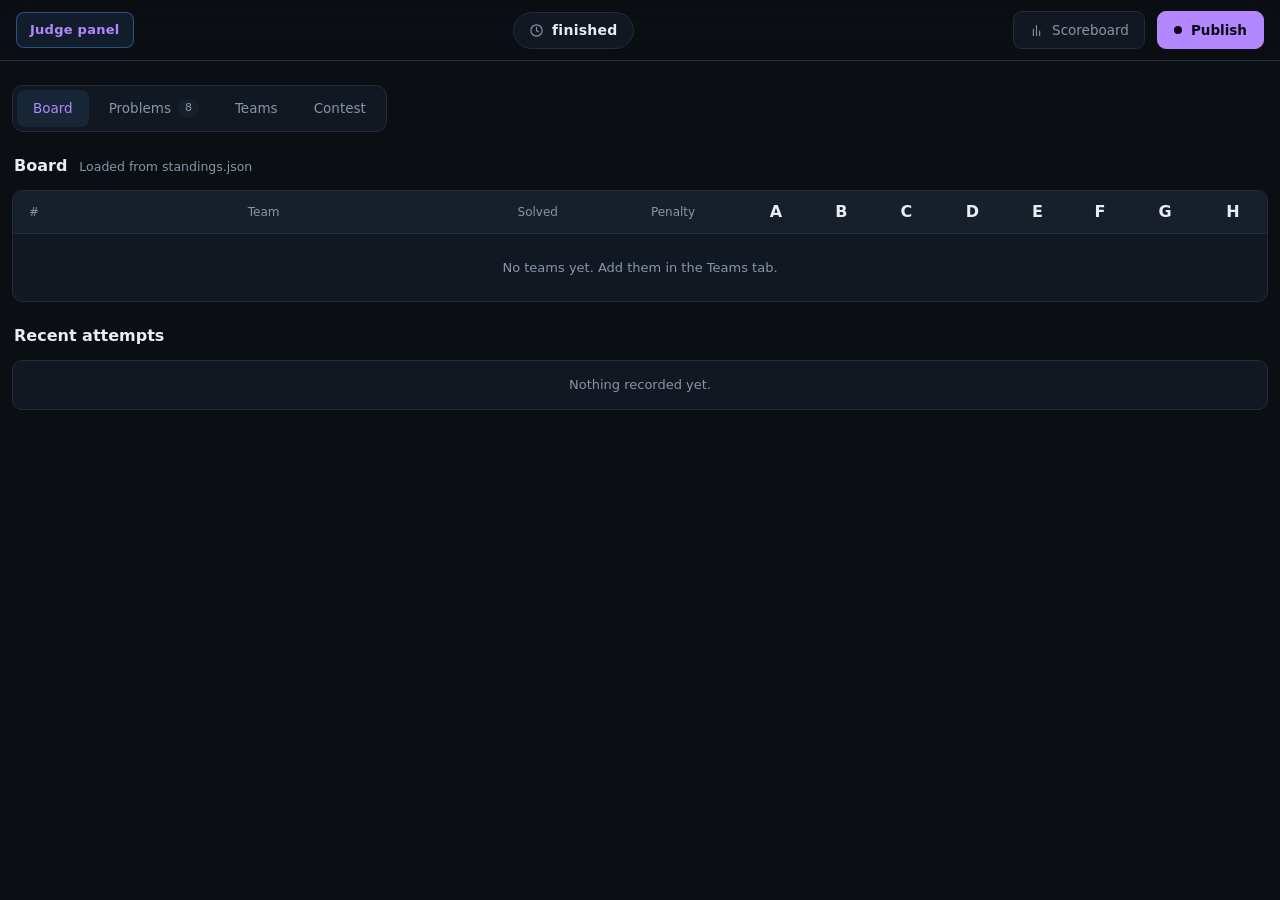
==== commit 88fd38ec: "Add publish button" ====
--- a/docs/judge-mmi4favf.html
+++ b/docs/judge-mmi4favf.html
@@ -25,7 +25,14 @@
       </svg>
       <span>Scoreboard</span>
     </a>
+
+    <button class="publish-btn" id="publishBtn" type="button" title="Send the current standings to the site">
+      <span class="pub-dot" id="pubDot"></span>
+      <span class="pub-label" id="pubLabel">Publish</span>
+    </button>
   </header>
+
+  <div class="pub-status" id="pubStatus" hidden></div>
 
   <main class="wrap wrap-wide">
 
@@ -239,6 +246,33 @@
 
       <section class="panel">
         <div class="panel-head">
+          <h2>Publishing to GitHub</h2>
+          <span class="panel-sub" id="ghNote"></span>
+        </div>
+        <div class="card">
+          <div class="form-row form-row-3">
+            <label class="field">
+              <span>GitHub username</span>
+              <input type="text" id="ghOwner" autocomplete="off" spellcheck="false" placeholder="yazan123">
+            </label>
+            <label class="field">
+              <span>Repository</span>
+              <input type="text" id="ghRepo" autocomplete="off" spellcheck="false" placeholder="contest">
+            </label>
+          </div>
+          <label class="field">
+            <span>Access token</span>
+            <input type="password" id="ghToken" autocomplete="off" spellcheck="false" placeholder="github_pat_…">
+          </label>
+          <p class="syntax" style="margin:10px 2px 0">
+            The token stays in this browser only. It is never included in backups and never sent anywhere except GitHub.
+            Publish writes <code>docs/data/standings.json</code> on the <code>main</code> branch.
+          </p>
+        </div>
+      </section>
+
+      <section class="panel">
+        <div class="panel-head">
           <h2>Visibility</h2>
         </div>
         <div class="card">
@@ -409,6 +443,7 @@
 
     function save() {
       localStorage.setItem(KEY, JSON.stringify(S));
+      if (typeof pubState === "function") pubState();
     }
 
     function redraw() {
@@ -1148,6 +1183,129 @@
       location.reload();
     });
 
+    /* ═══════════ PUBLISH ═══════════ */
+    // GitHub settings live under their own key, so a backup file never carries the token.
+    const GHKEY = "judge-github-v1";
+    const PUBKEY = "judge-published-v1";
+    let GH = {};
+    try { GH = JSON.parse(localStorage.getItem(GHKEY)) || {}; } catch (e) { GH = {}; }
+
+    ["ghOwner", "ghRepo", "ghToken"].forEach(id => {
+      const key = { ghOwner: "owner", ghRepo: "repo", ghToken: "token" }[id];
+      $(id).value = GH[key] || "";
+      $(id).addEventListener("input", () => {
+        GH[key] = $(id).value.trim();
+        localStorage.setItem(GHKEY, JSON.stringify(GH));
+        ghNote();
+      });
+    });
+
+    function ghNote() {
+      $("ghNote").textContent = GH.owner && GH.repo && GH.token ? "Ready" : "Fill in all three to publish";
+    }
+
+    // what the site would receive right now, without the time stamp, to spot unpublished changes
+    function fingerprint() {
+      const d = publicData();
+      delete d.updatedAt;
+      return JSON.stringify(d);
+    }
+
+    function pubState() {
+      const last = localStorage.getItem(PUBKEY);
+      const dirty = !S || last !== fingerprint();
+      $("publishBtn").classList.toggle("dirty", dirty);
+      $("pubDot").title = dirty ? "There are changes students cannot see yet" : "Students see the latest version";
+    }
+
+    function b64(text) {
+      const bytes = new TextEncoder().encode(text);
+      let bin = "";
+      for (let i = 0; i < bytes.length; i += 0x8000) bin += String.fromCharCode.apply(null, bytes.subarray(i, i + 0x8000));
+      return btoa(bin);
+    }
+
+    function pubMessage(kind, text) {
+      $("pubStatus").className = "pub-status " + kind;
+      $("pubStatus").textContent = text;
+      $("pubStatus").hidden = false;
+      clearTimeout(pubMessage.t);
+      if (kind !== "err") pubMessage.t = setTimeout(() => $("pubStatus").hidden = true, 6000);
+    }
+
+    let publishing = false;
+    $("publishBtn").addEventListener("click", publish);
+
+    async function publish() {
+      if (publishing) return;
+      if (!(GH.owner && GH.repo && GH.token)) {
+        showTab("contest");
+        $("ghOwner").focus();
+        pubMessage("err", "Fill in your GitHub username, repository and token first (Contest tab).");
+        return;
+      }
+
+      publishing = true;
+      $("publishBtn").disabled = true;
+      $("pubLabel").textContent = "Publishing…";
+
+      const url = "https://api.github.com/repos/" + encodeURIComponent(GH.owner) + "/" +
+                  encodeURIComponent(GH.repo) + "/contents/docs/data/standings.json";
+      const headers = {
+        "Authorization": "Bearer " + GH.token,
+        "Accept": "application/vnd.github+json",
+        "X-GitHub-Api-Version": "2022-11-28"
+      };
+      const snapshot = publicData();
+      const body = JSON.stringify(snapshot, null, 2) + "\n";
+
+      try {
+        for (let attempt = 1; attempt <= 2; attempt++) {
+          // the file's current version id is needed to replace it
+          const head = await fetch(url + "?ref=main&t=" + Date.now(), { headers, cache: "no-store" });
+          if (!head.ok && head.status !== 404) throw await ghError(head);
+          const sha = head.ok ? (await head.json()).sha : undefined;
+
+          const put = await fetch(url, {
+            method: "PUT",
+            headers: Object.assign({ "Content-Type": "application/json" }, headers),
+            body: JSON.stringify({
+              message: "Update standings " + new Date().toLocaleTimeString(),
+              content: b64(body),
+              branch: "main",
+              sha
+            })
+          });
+          if (put.ok) break;
+          if (put.status === 409 && attempt === 1) continue;   // someone changed it in between: try once more
+          throw await ghError(put);
+        }
+
+        localStorage.setItem(PUBKEY, fingerprint());
+        pubState();
+        const t = new Date().toLocaleTimeString([], { hour: "2-digit", minute: "2-digit" });
+        $("pubLabel").textContent = "Published " + t;
+        pubMessage("ok", "Published. The site shows it within about a minute.");
+      } catch (e) {
+        $("pubLabel").textContent = "Publish";
+        pubMessage("err", "Could not publish: " + e.message);
+      } finally {
+        publishing = false;
+        $("publishBtn").disabled = false;
+      }
+    }
+
+    async function ghError(res) {
+      let msg = "";
+      try { msg = (await res.json()).message || ""; } catch (e) {}
+      if (res.status === 401) return new Error("the token is wrong or has expired.");
+      if (res.status === 403) return new Error("the token is not allowed to write to this repository (Contents: Read and write).");
+      if (res.status === 404) return new Error("repository not found. Check the username and the repository name.");
+      return new Error((msg || "GitHub answered " + res.status) + ".");
+    }
+
+    ghNote();
+
     /* ═══════════ helpers ═══════════ */
     function esc(s) {
       return escHtml(s);
@@ -1173,6 +1331,7 @@
 
     init();
     setInterval(tick, 1000);
+    setTimeout(() => { try { pubState(); } catch (e) {} }, 300);
   </script>
 </body>
 </html>
--- a/docs/assets/style.css
+++ b/docs/assets/style.css
@@ -1269,6 +1269,42 @@
 .speed-row { grid-column: 1 / -1; margin-top: 4px; }
 .speed-row b { color: var(--tle); font-weight: 600; }
 
+/* publish button in the judge panel */
+.publish-btn {
+  display: inline-flex;
+  align-items: center;
+  gap: 9px;
+  padding: 8px 16px;
+  border-radius: 9px;
+  border: 1px solid var(--glow-edge);
+  background: var(--glow-soft);
+  color: var(--glow);
+  font: inherit;
+  font-size: 13.5px;
+  font-weight: 600;
+  cursor: pointer;
+  white-space: nowrap;
+}
+.publish-btn:hover:not(:disabled) { background: color-mix(in srgb, var(--glow) 18%, transparent); }
+.publish-btn:disabled { opacity: .6; cursor: progress; }
+.pub-dot { width: 8px; height: 8px; border-radius: 50%; background: var(--ac); flex-shrink: 0; }
+.publish-btn.dirty { background: var(--glow); color: #0d0718; border-color: var(--glow); }
+.publish-btn.dirty .pub-dot { background: #0d0718; animation: pulse 1.6s ease-in-out infinite; }
+@keyframes pulse { 50% { opacity: .25; } }
+
+.pub-status {
+  position: sticky;
+  top: 58px;
+  z-index: 39;
+  margin: 0 auto;
+  max-width: 1400px;
+  padding: 10px 16px;
+  font-size: 13.5px;
+  text-align: center;
+}
+.pub-status.ok  { background: var(--ac-bg); color: var(--ac); }
+.pub-status.err { background: var(--wa-bg); color: var(--wa); }
+
 /* admin: on / off switch */
 .switch-row { display: flex; align-items: center; gap: 14px; cursor: pointer; }
 .switch-row input { position: absolute; opacity: 0; pointer-events: none; }
